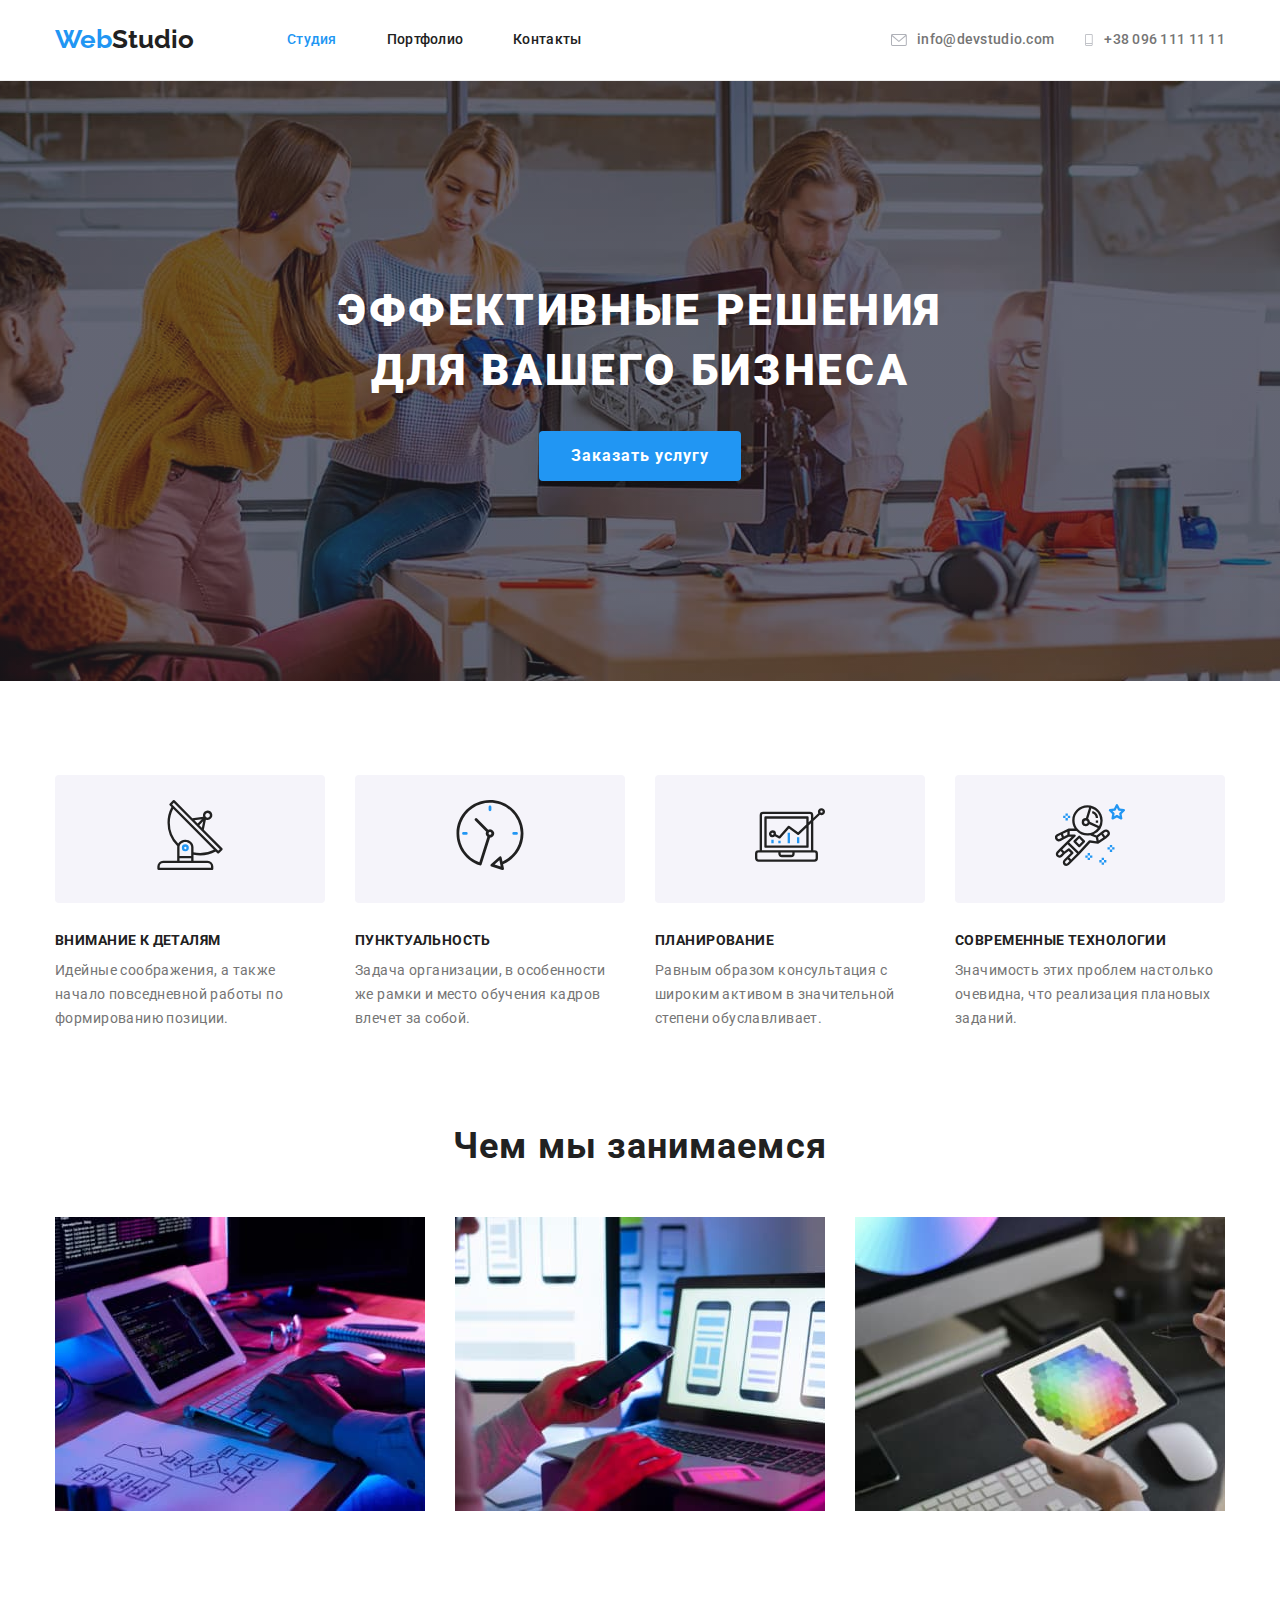
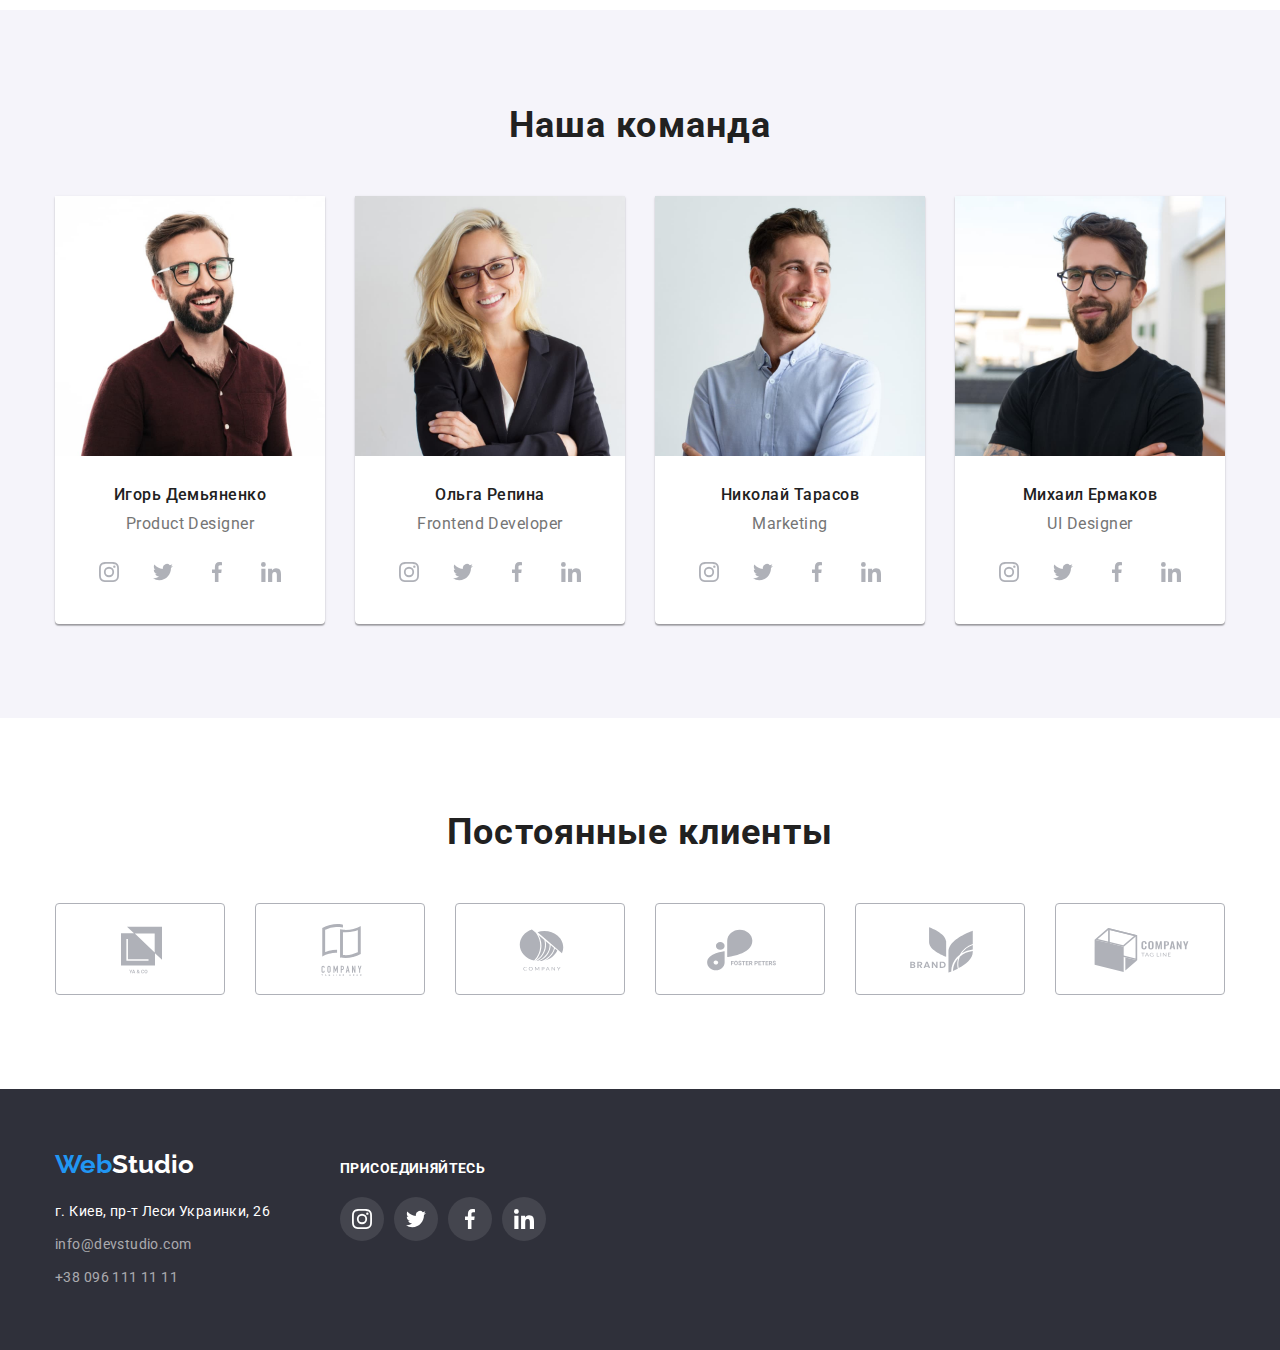
==== index.html @ f31572b1 "Initial commit" ====
<!DOCTYPE html>
<html lang="ru">
<head>
    <meta charset="UTF-8">
    <meta http-equiv="X-UA-Compatible" content="IE=edge">
    <meta name="viewport" content="width=device-width, initial-scale=1.0">
        
    <title>Студия</title>

    <link rel="preconnect" href="https://fonts.googleapis.com">
    <link rel="preconnect" href="https://fonts.gstatic.com" crossorigin>
    <link href="https://fonts.googleapis.com/css2?family=Raleway:wght@700&family=Roboto:wght@400;500;700;900&display=swap"
        rel="stylesheet">
    
    <link rel="stylesheet" href="https://cdnjs.cloudflare.com/ajax/libs/modern-normalize/1.0.0/modern-normalize.min.css" />

    <link rel="stylesheet" href="./styles/styles.css">
    
</head>
<body>
   <header class="page-header">
       <div class="container">
            <a class="page-header link" href="./index.html">
                <p class="logo"><span class="accent">Web</span>Studio</p>
            </a>
           
            <!-- Menu Navigation -->
            <nav>
                    <ul class="site-nav list">
                        <li class="item">
                            <a href="./index.html" class="link current">Студия</a>
                        </li>
                        <li class="item">
                            <a href="./portfolio.html" class="link">Портфолио</a>
                        </li>
                        <li class="item">
                            <a href="" class="link">Контакты</a>
                        </li>
                    </ul>
            </nav>
        
            <!-- Menu Header Contacts -->
            <ul class="contacts list">
                <li class="item">
                    <a class="link" href="mailto:info@devstudio.com">
                        <svg class="icon" width="16" height="12">
                            <use href="./images/sprite.svg#envelope"></use>
                        </svg>info@devstudio.com
                    </a>
                </li>
            
                <li class="item"> 
                    <a class="link" href="tel:+380961111111">
                        <svg class="icon" width="10" height="16">
                            <use href="./images/sprite.svg#smartphone"></use>
                        </svg>+38 096 111 11 11
                    </a>
                </li>
            </ul>
            
        </div>
             
        
               
    </header>
   <main>
       <!--Section Hero-->
        <section class="section hero">
            <div class="bg-img">
                <div class="container">
                    <h1 class="hero-title">Эффективные решения для вашего бизнеса</h1>
                    <button class="button hero-primary" type="button">Заказать услугу</button>
                </div>
            </div>
           
        </section>

        <!-- Section Features-->
        <section class="section features">
            <div class="container">
                <h2 class="section-title" hidden>Наши особенности</h2>
                <ul class="list">
                    <li class="item">
                        <div class="icon-thumb">
                            <svg width="70" height="70">
                                <use href="./images/sprite.svg#antenna"></use>
                            </svg>
                        </div>
                        <h3 class="feature">Внимание к деталям</h3>
                        <p class="feature-content">Идейные соображения, а также начало повседневной работы по формированию позиции.
                        </p>
                    </li>
                    <li class="item">
                        <div class="icon-thumb">
                            <svg width="70" height="70">
                                <use href="./images/sprite.svg#clock"></use>
                            </svg>
                        </div>
                        <h3 class="feature">Пунктуальность</h3>
                        <p class="feature-content">Задача организации, в особенности же рамки и место обучения кадров влечет за собой.
                        </p>
                    </li>
                    <li class="item">
                        <div class="icon-thumb">
                            <svg width="70" height="70">
                                <use href="./images/sprite.svg#diagram"></use>
                            </svg>
                        </div>
                        <h3 class="feature">Планирование</h3>
                        <p class="feature-content">Равным образом консультация с широким активом в значительной степени обуславливает.
                        </p>
                    </li>
                    <li class="item">
                        <div class="icon-thumb">
                            <svg width="70" height="70">
                                <use href="./images/sprite.svg#astronaut"></use>
                            </svg>
                        </div>
                        <h3 class="feature">Современные технологии</h3>
                        <p class="feature-content">Значимость этих проблем настолько очевидна, что реализация плановых заданий.
                        </p>
                    </li>
                </ul>
            </div> 
        </section>

        <!--Section Our Works-->
        <section class="section work">
           <div class="container">
                <h2 class="section-title">Чем мы занимаемся</h2>
                <ul class="list">
                    <li class="item">
                        <img class="img" width="370" 
                        src="./images/works/img-1.jpg" 
                        alt="Рабочий стол и клавиатура">
                    </li>
                    <li class="item">
                        <img class="img" width="370" 
                        src="./images/works/img-2.jpg" 
                        alt="Ноутбук и телефон">
                    </li>
                    <li class="item">
                        <img class="img" width="370" 
                        src="./images/works/img-3.jpg" 
                        alt="Человек держит в руках планшет">
                    </li>
                </ul>
           </div>
        </section>

        <!--Section Our Team-->
        <section class="section team">
           <div class="container">
            <h2 class="section-title">Наша команда</h2>
            <ul class="list">
                <li  class="item">
                    <div class="member-card">
                        <img width="270" src="./images/team/img-demianenko.jpg" 
                        alt="Фото Игорь Демьяненко">
                    </div>
                    <div class="content-member">
                        <h3 class="team-member">Игорь Демьяненко</h3>
                        <p class="text" lang="en">Product Designer</p>
                        <ul class="social list">
                            <li class="item">
                                <a class="link" href="https://instagram.com" 
                                    target="_blank" rel="noreferrer noopener">
                                    <svg class="icon" width="20" height="20">
                                        <use href="./images/sprite.svg#instagram"></use>
                                    </svg>
                                </a>
                            </li>

                            <li class="item">
                                <a class="link" href="https://twitter.com"
                                    target="_blank" rel="noreferrer noopener">
                                    <svg class="icon" width="20" height="20">
                                        <use href="./images/sprite.svg#twitter"></use>
                                    </svg>
                                </a>
                            </li>

                            <li class="item">
                                <a class="link" href="https://facebook.com" 
                                    target="_blank" rel="noreferrer noopener">
                                    <svg class="icon" width="20" height="20">
                                        <use href="./images/sprite.svg#facebook"></use>
                                    </svg>
                                </a>
                            </li>

                            <li class="item">
                                <a class="link" href="https://linkedin.com" 
                                    target="_blank" rel="noreferrer noopener">
                                    <svg class="icon" width="20" height="20">
                                        <use href="./images/sprite.svg#linkedin"></use>
                                    </svg>
                                </a>
                            </li>
                        </ul>
                    </div>
                                      
                </li>
                <li  class="item">
                    <div class="member-card">
                        <img width="270" src="./images/team/img-repina.jpg" 
                        alt="Фото Ольга Репина">
                    </div>
                    <div class="content-member">
                        <h3 class="team-member">Ольга Репина</h3>
                        <p class="text" lang="en">Frontend Developer</p>
                        <ul class="social list">
                            <li class="item">
                                <a class="link" href="https://instagram.com" target="_blank" rel="noreferrer noopener">
                                    <svg class="icon" width="20" height="20">
                                        <use href="./images/sprite.svg#instagram"></use>
                                    </svg>
                                </a>
                            </li>
                        
                            <li class="item">
                                <a class="link" href="https://twitter.com" target="_blank" rel="noreferrer noopener">
                                    <svg class="icon" width="20" height="20">
                                        <use href="./images/sprite.svg#twitter"></use>
                                    </svg>
                                </a>
                            </li>
                        
                            <li class="item">
                                <a class="link" href="https://facebook.com" target="_blank" rel="noreferrer noopener">
                                    <svg class="icon" width="20" height="20">
                                        <use href="./images/sprite.svg#facebook"></use>
                                    </svg>
                                </a>
                            </li>
                        
                            <li class="item">
                                <a class="link" href="https://linkedin.com" target="_blank" rel="noreferrer noopener">
                                    <svg class="icon" width="20" height="20">
                                        <use href="./images/sprite.svg#linkedin"></use>
                                    </svg>
                                </a>
                            </li>
                        </ul>
                    </div>
                    
                </li>
                <li  class="item">
                    <div class="member-card">
                        <img width="270" src="./images/team/img-tarasov.jpg" 
                        alt="Фото Ольга Репина">
                    </div>
                    <div class="content-member">
                        <h3 class="team-member">Николай Тарасов</h3>
                        <p class="text" lang="en">Marketing</p>
                        <ul class="social list">
                            <li class="item">
                                <a class="link" href="https://instagram.com" target="_blank" rel="noreferrer noopener">
                                    <svg class="icon" width="20" height="20">
                                        <use href="./images/sprite.svg#instagram"></use>
                                    </svg>
                                </a>
                            </li>
                        
                            <li class="item">
                                <a class="link" href="https://twitter.com" target="_blank" rel="noreferrer noopener">
                                    <svg class="icon" width="20" height="20">
                                        <use href="./images/sprite.svg#twitter"></use>
                                    </svg>
                                </a>
                            </li>
                        
                            <li class="item">
                                <a class="link" href="https://facebook.com" target="_blank" rel="noreferrer noopener">
                                    <svg class="icon" width="20" height="20">
                                        <use href="./images/sprite.svg#facebook"></use>
                                    </svg>
                                </a>
                            </li>
                        
                            <li class="item">
                                <a class="link" href="https://linkedin.com" target="_blank" rel="noreferrer noopener">
                                    <svg class="icon" width="20" height="20">
                                        <use href="./images/sprite.svg#linkedin"></use>
                                    </svg>
                                </a>
                            </li>
                        </ul>
                    </div>
                        
                </li>
                <li  class="item">
                    <div class="member-card">
                        <img width="270" src="./images/team/img-yermakov.jpg" 
                        alt="Фото Михаил Ермаков">
                    </div>
                    <div class="content-member">
                        <h3 class="team-member">Михаил Ермаков</h3>
                        <p class="text" lang="en">UI Designer</p>
                        <ul class="social list">
                            <li class="item">
                                <a class="link" href="https://instagram.com" target="_blank" rel="noreferrer noopener">
                                    <svg class="icon" width="20" height="20">
                                        <use href="./images/sprite.svg#instagram"></use>
                                    </svg>
                                </a>
                            </li>
                        
                            <li class="item">
                                <a class="link" href="https://twitter.com" target="_blank" rel="noreferrer noopener">
                                    <svg class="icon" width="20" height="20">
                                        <use href="./images/sprite.svg#twitter"></use>
                                    </svg>
                                </a>
                            </li>
                        
                            <li class="item">
                                <a class="link" href="https://facebook.com" target="_blank" rel="noreferrer noopener">
                                    <svg class="icon" width="20" height="20">
                                        <use href="./images/sprite.svg#facebook"></use>
                                    </svg>
                                </a>
                            </li>
                        
                            <li class="item">
                                <a class="link" href="https://linkedin.com" target="_blank" rel="noreferrer noopener">
                                    <svg class="icon" width="20" height="20">
                                        <use href="./images/sprite.svg#linkedin"></use>
                                    </svg>
                                </a>
                            </li>
                        </ul>
                    </div>
                        
                </li>
            </ul>
           </div>
        </section>

        <!-- Section Our Clients -->
        <section class="section clients">
            <div class="container">
                <h2 class="section-title">Постоянные клиенты</h2>
                <ul class="list">
                    <li class="item">
                        <a class="link" href="" 
                            target="_blank" rel="noreferrer noopener">
                            <svg class="icon" width="106" height="60">
                                <use href="./images/sprite.svg#group"></use>
                            </svg>
                        </a>
                    </li>

                    <li class="item">
                        <a class="link" href="" 
                            target="_blank" rel="noreferrer noopener">
                            <svg class="icon" width="106" height="60">
                                <use href="./images/sprite.svg#group-1"></use>
                            </svg>
                        </a>
                    </li>

                    <li class="item">
                        <a class="link" href="" 
                            target="_blank" rel="noreferrer noopener">
                            <svg class="icon" width="106" height="60">
                                <use href="./images/sprite.svg#group-2"></use>
                            </svg>
                        </a>
                    </li>

                    <li class="item">
                    <a class="link" href="" 
                        target="_blank" rel="noreferrer noopener">
                        <svg class="icon" width="106" height="60">
                            <use href="./images/sprite.svg#group-3"></use>
                        </svg>
                    </a>
                    </li>
                    
                    <li class="item">
                        <a class="link" href="" 
                            target="_blank" rel="noreferrer noopener">
                            <svg class="icon" width="106" height="60">
                                <use href="./images/sprite.svg#group-4"></use>
                            </svg>
                        </a>
                    </li>

                    <li class="item">
                        <a class="link" href="" 
                            target="_blank" rel="noreferrer noopener">
                            <svg class="icon" width="106" height="60">
                                <use href="./images/sprite.svg#group-5"></use>
                            </svg>
                        </a>
                    </li>
                </ul>
            </div>
        </section>

   </main>
   <footer class="footer">
       <div class="container">
           <div>
                <a class="footer link" href="./index.html">
                    <p class="logo footer"><span class="accent">Web</span>Studio</p>
                </a>
                <address class="address">
                    <a class="address-link" href="" 
                    target="_blank" rel="noreferrer noopener">г. Киев, пр-т Леси Украинки, 26
                    </a>
                    <ul class="address list">
                        <li class="item">
                            <a class="link" href="mailto:info@devstudio.com">info@devstudio.com</a>
                        </li>
                        <li class="item">
                            <a class="link" href="tel:+380961111111">+38 096 111 11 11</a>
                        </li>
                    </ul>
                </address>
           </div>
           
           <!-- Section social link -->
            <div class="studio-links">
                <h3 class="title">Присоединяйтесь</h3>
                <ul class="social list">
                <li class="item">
                    <a class="link" href="https://instagram.com" 
                        target="_blank" rel="noreferrer noopener">
                        <svg class="icon" width="20" height="20">
                            <use href="./images/sprite.svg#instagram"></use>
                        </svg>
                    </a>
                </li>
            
                <li class="item">
                    <a class="link" href="https://twitter.com" 
                        target="_blank" rel="noreferrer noopener">
                        <svg class="icon" width="20" height="20">
                            <use href="./images/sprite.svg#twitter"></use>
                        </svg>
                    </a>
                </li>
            
                <li class="item">
                    <a class="link" href="https://facebook.com" 
                        target="_blank" rel="noreferrer noopener">
                        <svg class="icon" width="20" height="20">
                            <use href="./images/sprite.svg#facebook"></use>
                        </svg>
                    </a>
                </li>
            
                <li class="item">
                    <a class="link" href="https://linkedin.com" 
                        target="_blank" rel="noreferrer noopener">
                        <svg class="icon" width="20" height="20">
                            <use href="./images/sprite.svg#linkedin"></use>
                        </svg>
                    </a>
                </li>
                </ul>
            </div>
       </div>
   </footer>
</body>
</html>
---- styles/styles.css ----
:root{
    /* Basic text style*/
    --pr-text-color: #212121;
    /* Secondary text style */
    --sec-text-color: #757575;
    /* Inverse text style*/
    --inv-text-color: #ffffff;
    /* Accent color*/
    --accent-color: #2196F3;
    /* Basic background color */
    --pr-bg-color: #ffffff;
    /* Secondary background color */
    --sec-bg-color: #2F303A;
    /* Basic button background color */
    --btn-bg-color: #F5F4FA;
    /* Basic icon fill */
    --pr-icon-fill: #AFB1B8;

    --gap-card-set: 30px;
    }

body {
    color: var(--pr-text-color);
    font-family: 'Roboto', sans-serif;
    font-size: 14px;
    line-height: 1.71;
}


/* Basic style */
.container {
    width: 1200px;
    padding: 0 15px;
    margin: 0 auto;
}

.list {
    padding: 0;
    margin: 0;
    list-style: none;
}


/* Basic style titles */
h1,
h2,
h3,
p {
    margin-top: 0;
    margin-bottom: 0;
}

img {
    display: block;
    max-width: 100%;
    height: auto;
}

/* Page-header style */
.page-header {
    border-bottom: 1px solid#ECECEC;
}

.page-header .container {
    display: flex;
    align-items: center;
}

.page-header.link {
    display: block;
    padding-top: 24px;
    padding-bottom: 25px;
    margin-right: 93px;
    border: none;

    text-decoration-line: none;
}


/* Logo style */
.logo {
    
    color: var(--pr-text-color);
    font-family: 'Raleway', sans-serif;
    font-weight: 700;
    font-size: 26px;
    line-height: 1.19;
    text-decoration-line: none;
}

.accent {
    color: var(--accent-color);
}

/* Site-nav */
.site-nav {
    display: flex;
}

.site-nav .item + .item {
    margin-left: 50px;
}

.site-nav .link {
    display: block;
    padding-top: 32px;
    padding-bottom: 32px;

    color: var(--pr-text-color);
    font-weight: 500;
    font-size: 14px;
    line-height: 1.14;
    letter-spacing: 0.02em;
    text-decoration-line: none;
}

.site-nav .link.current,
.site-nav .link:hover, 
.site-nav .link:focus
{
    color: var(--accent-color);
}

/*Header Contacts */
.contacts {
    display: flex;
    align-items: center;
    margin-left: auto;
}

.contacts .item + .item{
    margin-left: var(--gap-card-set);
}

.contacts .link {
    display: flex;
    align-items: center;
    padding: 15px 0px;
    
    color: var(--sec-text-color);
    font-weight: 500;
    font-size: 14px;
    line-height: 1.14;
    letter-spacing: 0.02em;
    text-decoration-line: none;
}

.contacts .icon {
    margin-right: 10px;
    
    fill: var(--pr-icon-fill);
}

.contacts .icon-thumb {
    cursor: pointer;
}

.contacts .link:hover .icon,
.contacts .link:focus .icon,
.contacts .link:hover,
.contacts .link:focus
{
    fill: var(--accent-color);
    color: var(--accent-color);
}



/* Hero */
.bg-img {
    max-width: 1600px;
    height: 600px;
    padding-top: 200px;
    padding-bottom: 200px;
    margin-left: auto;
    margin-right: auto;

    background-image: linear-gradient(to right, 
    rgba(47, 48, 58, 0.4), 
    rgba(47, 48, 58, 0.4), 
    rgba(47, 48, 58, 0.4)), url(../images/hero/hero-bg-img.jpg);
    background-color: #C4C4C4;
    background-repeat: no-repeat;
    background-position: center;
    background-size: cover;
}

.hero-title {
    margin-top: 0;
    margin-bottom: 30px;
    width: 696px;
    margin-right: auto;
    margin-left: auto;
    
    color: var(--inv-text-color);
    font-weight: 900;
    font-size: 44px;
    line-height: 1.36;
    text-align: center;
    letter-spacing: 0.06em;
    text-transform: uppercase;
}

/* Section */
.section-title {
    margin-bottom: 50px;

    color: var(--pr-text-color);
    font-weight: 700;
    font-size: 36px;
    line-height: 1.17;
    text-align: center;
    letter-spacing: 0.03em;
}

/* Section Features */
.section.features {
    padding-top: 94px;
    padding-bottom: 47px;
}

.features .list {
  display:flex;
}

.features .item:not(:first-child){
    margin-left: var(--gap-card-set);
}

.features .icon-thumb {
    display: block;
    align-items: center;
    padding: 25px 100px;
    margin-bottom: var(--gap-card-set);

    background: #F5F4FA;
    border-radius: 4px;
}

.feature {
    margin-bottom: 10px;

    font-weight: 700;
    font-size: 14px;
    line-height: 1.14;
    text-transform: uppercase;
    letter-spacing: 0.03em;
}

.feature-content {
    color: var(--sec-text-color);
    letter-spacing: 0.03em;
}


/* Section Our Works */
.section.work {
    padding-top: 47px;
    padding-bottom: 99px;
}

.work .list {
    display: flex;   
}

.work .item:not(:first-child) {
    margin-left: var(--gap-card-set);
}


/* Section Our Team */
.section.team {
    padding-top: 94px;
    padding-bottom: 94px;
    
    background-color: #F5F4FA;
}

.team .list,
.social.list {
    display: flex;
    justify-content: center;
}

.team .item {
    background-color: var(--pr-bg-color);
    
    box-shadow: 0px 1px 3px rgba(0, 0, 0, 0.12),
        0px 1px 1px rgba(0, 0, 0, 0.14),
        0px 2px 1px rgba(0, 0, 0, 0.2);
    border-radius: 0px 0px 4px 4px;}

.team .item:not(:first-child) {
    margin-left: var(--gap-card-set);
}

.content-member {
    padding-top: 30px;
    padding-bottom: 30px;
    
    text-align: center;
}

.team-member {
    margin-bottom: 10px;

    font-weight: 500;
    font-size: 16px;
    line-height: 1.18;
    letter-spacing: 0.03em;
}

.text {
    margin-bottom: 16px;

    color: var(--sec-text-color);
    font-size: 16px;
    line-height: 1.18;
    letter-spacing: 0.03em;
}

.social > .item:not(:first-child) {
    margin-left: 10px;
}

.social .item {
    width: 44px;
    height: 44px;
    border-radius: 50%;

    box-shadow: none;
}

.social .link {
    display: flex;
    width: 100%;
    height: 100%;
    justify-content: center;
    align-items: center;
}

.social .icon {
    fill: var(--pr-icon-fill);
}

.social .item:hover,
.social .item:focus {
    background-color: var(--accent-color);
}

.social .item:hover .icon,
.social .item:focus .icon
{
    fill: var(--inv-text-color);
}

/* Section Our Clients */

.section.clients {
    padding-top: 94px;
    padding-bottom: 94px;
}

.clients .section-title {
    margin-bottom: 50px;

    font-weight: 700;
    font-size: 36px;
    line-height: 1.16;
    text-align: center;
    letter-spacing: 0.03em;
    
    color: var(--pr-text-color);
}

.clients .list {
    display: flex;
    justify-content: center;
}

.clients .item {
    padding: 16px 32px;

    width: 170px;
    height: 92px;
    border: 1px solid var(--pr-icon-fill);
    border-radius: 4px;

    cursor: pointer;
}

.clients .item:not(:first-child) {
    margin-left: var(--gap-card-set);
}

.clients .icon {
    fill: var(--pr-icon-fill);
}

.clients .item:hover,
.clients .item:focus {
    border: 1px solid var(--accent-color);
}

.clients .item:hover .icon,
.clients .item:focus .icon {
    fill: var(--accent-color);
}

/* Section Filters */

.filters.list {
    display: flex;
    margin-left: auto;
    margin-right: auto;
    margin-bottom: 34px;

    justify-content: center;
    align-items: flex-start;
}

.filter {
    font-weight: 500;
    font-size: 16px;
    line-height: 1.62;
    text-align: center;
}

.filters .item:not(:first-child) {
    margin-left: 8px;
}


/* Section Projects */
.section.portfolio {
    padding-top: 94px;
    padding-bottom: 94px;
}

.projects.list {
    display: flex;
    flex-wrap: wrap;
    margin-left: calc(-1*var(--gap-card-set));
    margin-top: calc(-1*var(--gap-card-set));
}

.projects > .card {
    flex-basis: calc(100% / 3 - var(--gap-card-set));
    margin-left: var(--gap-card-set);
    margin-top: var(--gap-card-set);   
}

.projects > .card:hover,
.projects > .card:focus {
    box-shadow: 0px 1px 1px rgba(0, 0, 0, 0.12),
    0px 4px 4px rgba(0, 0, 0, 0.06),
    1px 4px 6px rgba(0, 0, 0, 0.16);
    cursor: pointer;
}


.projects .content {
    border: 1px solid #EEEEEE;
    border-top: none;
    padding: 20px 24px;
}

.projects-name {
    margin-bottom: 4px;

    font-weight: 700;
    font-size: 18px;
    line-height: 2;
    letter-spacing: 0.06em;
}

.filter-name{   
    color: var(--sec-text-color);
    font-size: 16px;
    line-height: 1.88;
    letter-spacing: 0.03em;
}


/* Button */
.button {
    display: block;
    padding: 6px 22px;
    border: transparent;
    border-radius: 4px;

    color: var(--pr-text-color);
    background-color: var(--btn-bg-color);
    cursor: pointer;
    font-family: inherit;
}

.button.hero-primary {
    padding: 10px 32px;
    margin: 0 auto;

    font-weight: 700;
    font-size: 16px;
    line-height: 1.88;
    letter-spacing: 0.06em;

    box-shadow: 0px 4px 4px rgba(0, 0, 0, 0.15);
}

.button.hero-primary,
.button.filter-primary,
.button:hover,
.button:focus {
    color: var(--inv-text-color);
    background-color: var(--accent-color);
}

.button.hero-primary:hover,
.button.hero-primary:focus {
    background: #188CE8;
}

.filters.list .button:hover,
.filters.list .button:focus {
    box-shadow: 0px 3px 1px rgba(0, 0, 0, 0.1), 
    0px 1px 2px rgba(0, 0, 0, 0.08), 
    0px 2px 2px rgba(0, 0, 0, 0.12);
}


/* Footer */
.footer {
    padding-top: 60px;
    padding-bottom: 60px;

    background-color: var(--sec-bg-color);
}

.footer .container {
    display: flex;
}

.footer.link,
.address-link {
    text-decoration-line: none;
}

.logo.footer{
    margin-bottom: 20px;
    padding-top: 0;
    padding-bottom: 0;

    color: var(--inv-text-color);
}

/* Address */
.address {
    font-style: normal;
}

.address-link {
    display: block;
    margin-bottom: 9px;

    color: var(--inv-text-color);
    letter-spacing: 0.03em;
}

.address .item:not(:last-child) {
    margin-bottom: 9px;
}

.address .link {
    
    color: rgba(255, 255, 255, 0.6);
    letter-spacing: 0.03em;
    text-decoration-line: none;
}

.address .link:hover,
.address .link:focus {
    color: var(--accent-color);
}

/* Footer social link */

.studio-links {
    margin-left: 70px;
    padding-top: 12px;
}

.studio-links .title {
    margin-bottom: 20px;

    font-weight: 700;
    font-size: 14px;
    line-height: 1.14;
    letter-spacing: 0.03em;
    text-transform: uppercase;
    
    color: var(--inv-text-color);
}

.studio-links .item {
    background: rgba(255, 255, 255, 0.1);;
}

.studio-links .icon {
    fill: var(--inv-text-color);
}
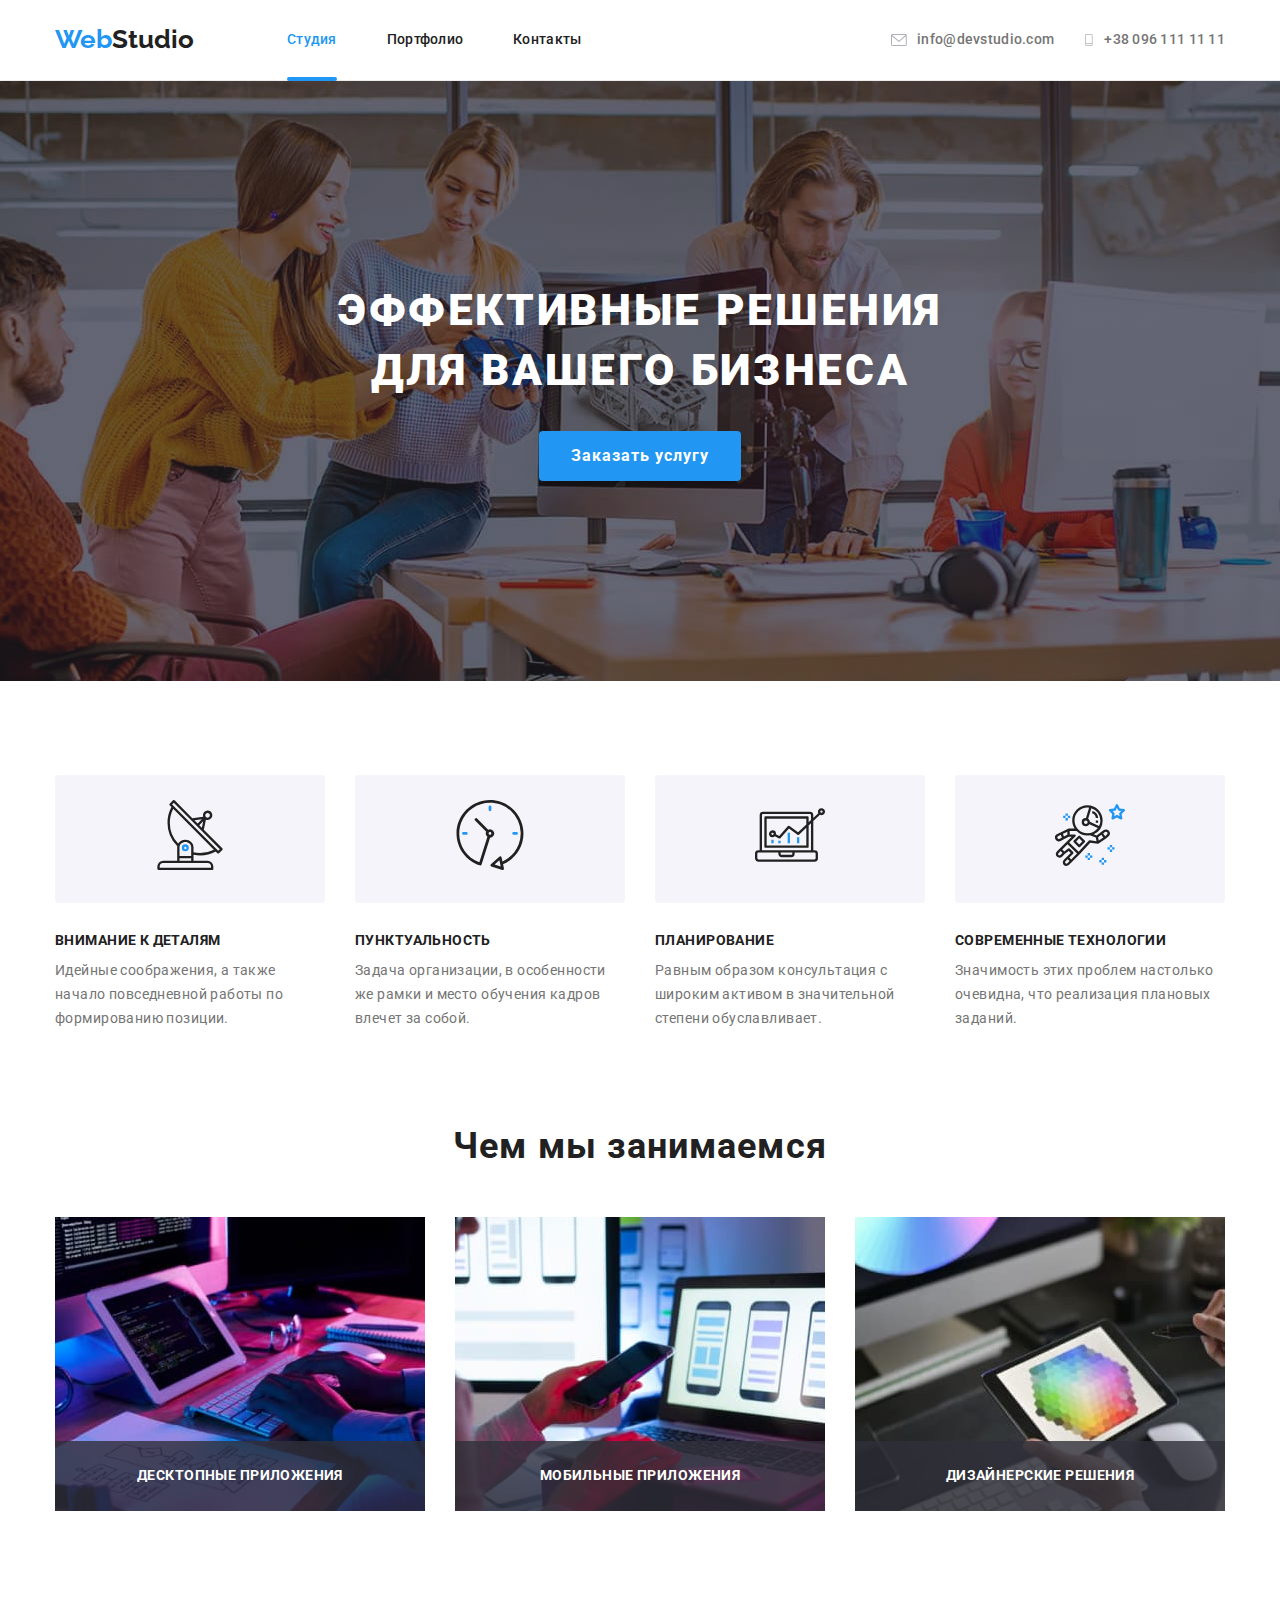
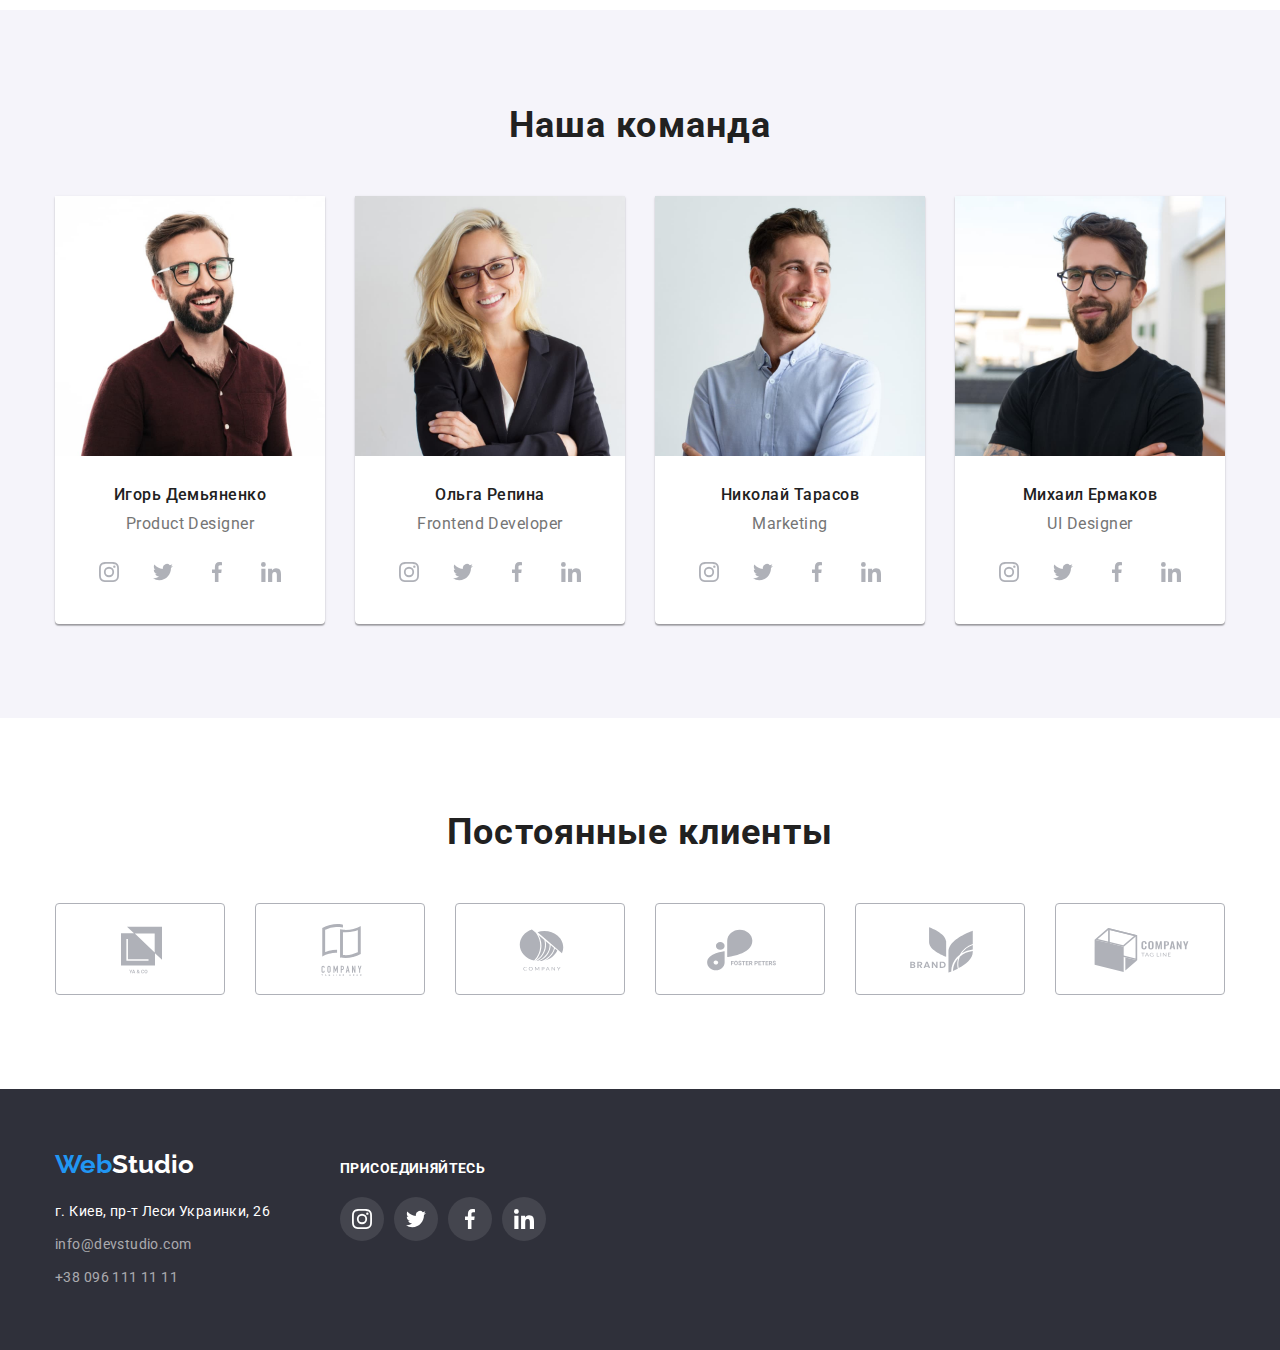
==== commit 00e75e3c: "styled modal window" ====
--- a/index.html
+++ b/index.html
@@ -58,10 +58,7 @@
                 </li>
             </ul>
             
-        </div>
-             
-        
-               
+        </div> 
     </header>
    <main>
        <!--Section Hero-->
@@ -69,11 +66,20 @@
             <div class="bg-img">
                 <div class="container">
                     <h1 class="hero-title">Эффективные решения для вашего бизнеса</h1>
-                    <button class="button hero-primary" type="button">Заказать услугу</button>
+                    <button  class="button hero-primary" type="button" 
+                    data-open-modal>Заказать услугу</button>
                 </div>
             </div>
-           
+            <div class="backdrop is-hidden" data-backdrop>
+                 <div class="modal" data-modal>
+                    <button class="modal-btn" data-close-modal>
+                        <div class="close-icon"></div>
+                    </button>
+                </div>
+            </div>
         </section>
+
+        
 
         <!-- Section Features-->
         <section class="section features">
@@ -130,19 +136,30 @@
                 <h2 class="section-title">Чем мы занимаемся</h2>
                 <ul class="list">
                     <li class="item">
-                        <img class="img" width="370" 
-                        src="./images/works/img-1.jpg" 
-                        alt="Рабочий стол и клавиатура">
-                    </li>
-                    <li class="item">
-                        <img class="img" width="370" 
-                        src="./images/works/img-2.jpg" 
-                        alt="Ноутбук и телефон">
-                    </li>
-                    <li class="item">
-                        <img class="img" width="370" 
-                        src="./images/works/img-3.jpg" 
-                        alt="Человек держит в руках планшет">
+                        <div class="img-thumb">
+                            <img class="img" width="370" height="294"
+                                src="./images/works/img-1.jpg" 
+                                alt="Рабочий стол и клавиатура">
+                            <p class="sub-title">Десктопные приложения</p>
+                        </div>
+                    </li>
+
+                    <li class="item">
+                        <div class="img-thumb">
+                            <img class="img" width="370" height="294" 
+                                src="./images/works/img-2.jpg" 
+                                alt="Ноутбук и телефон">
+                            <p class="sub-title">Мобильные приложения</p>
+                        </div>
+                    </li>
+
+                    <li class="item">
+                        <div class="img-thumb">
+                            <img class="img" width="370" height="294"
+                             src="./images/works/img-3.jpg" 
+                             alt="Человек держит в руках планшет">
+                            <p class="sub-title">Дизайнерские решения</p>
+                        </div>
                     </li>
                 </ul>
            </div>
@@ -399,8 +416,8 @@
             </div>
         </section>
 
-   </main>
-   <footer class="footer">
+    </main>
+    <footer class="footer">
        <div class="container">
            <div>
                 <a class="footer link" href="./index.html">
@@ -463,6 +480,7 @@
                 </ul>
             </div>
        </div>
-   </footer>
+    </footer>
+    <script src="./js/modal.js"></script>
 </body>
 </html>--- a/styles/styles.css
+++ b/styles/styles.css
@@ -17,6 +17,9 @@
     --pr-icon-fill: #AFB1B8;
 
     --gap-card-set: 30px;
+
+    /* Timing function */
+    --trans-timing: cubic-bezier(0.4, 0, 0.2, 1);
     }
 
 body {
@@ -56,6 +59,7 @@
     height: auto;
 }
 
+
 /* Page-header style */
 .page-header {
     border-bottom: 1px solid#ECECEC;
@@ -92,6 +96,7 @@
     color: var(--accent-color);
 }
 
+
 /* Site-nav */
 .site-nav {
     display: flex;
@@ -112,14 +117,38 @@
     line-height: 1.14;
     letter-spacing: 0.02em;
     text-decoration-line: none;
-}
-
-.site-nav .link.current,
+
+    transition: color 250ms 
+      var(--trans-timing);
+}
+
+.site-nav .link.current {
+    display: inline-block;
+    position: relative;
+
+    color: var(--accent-color);
+}
+
+.site-nav .link.current::after {
+    content: "";
+    position: absolute;
+    left: 0;
+    top: 77px;
+        
+    display: block;
+    width: 100%;
+    height: 4px;
+    background: var(--accent-color);
+    border: 2px solid var(--accent-color);
+    border-radius: 2px;   
+}
+
+
 .site-nav .link:hover, 
-.site-nav .link:focus
-{
+.site-nav .link:focus {
     color: var(--accent-color);
 }
+
 
 /*Header Contacts */
 .contacts {
@@ -128,7 +157,7 @@
     margin-left: auto;
 }
 
-.contacts .item + .item{
+.contacts .item + .item {
     margin-left: var(--gap-card-set);
 }
 
@@ -143,12 +172,19 @@
     line-height: 1.14;
     letter-spacing: 0.02em;
     text-decoration-line: none;
+
+    transition: color 250ms
+      var(--trans-timing);
+      
 }
 
 .contacts .icon {
     margin-right: 10px;
     
     fill: var(--pr-icon-fill);
+
+    transition: fill 250ms 
+    var(--trans-timing);
 }
 
 .contacts .icon-thumb {
@@ -178,7 +214,9 @@
     background-image: linear-gradient(to right, 
     rgba(47, 48, 58, 0.4), 
     rgba(47, 48, 58, 0.4), 
-    rgba(47, 48, 58, 0.4)), url(../images/hero/hero-bg-img.jpg);
+    rgba(47, 48, 58, 0.4)), 
+    url(../images/hero/hero-bg-img.jpg);
+
     background-color: #C4C4C4;
     background-repeat: no-repeat;
     background-position: center;
@@ -201,6 +239,76 @@
     text-transform: uppercase;
 }
 
+
+
+.backdrop {
+    position: fixed;
+    top: 0;
+    left: 0;
+    width: 100%;
+    height: 100%;
+    background-color: rgba(0, 0, 0, 0.2);
+
+    opacity: 1;
+    visibility: visible;
+    transition: opacity 250ms var(--trans-timing), 
+    visibility 250ms var(--trans-timing);
+}
+
+.backdrop.is-hidden {
+    visibility: hidden;
+    opacity: 0;
+    pointer-events: none;
+}
+
+.modal {
+    position: absolute;
+    top: 50%;
+    left: 50%;
+    transform: translate(-50%, -50%);
+    width: 528px;
+    height: 581px;
+    
+    background: var(--pr-bg-color);
+    box-shadow: 0px 1px 3px rgba(0, 0, 0, 0.12), 
+    0px 1px 1px rgba(0, 0, 0, 0.14), 
+    0px 2px 1px rgba(0, 0, 0, 0.2);
+    border-radius: 4px;
+
+    transition: transform 250ms var(--trans-timing), 
+    opacity 250ms var(--trans-timing);
+} 
+
+.modal-btn {
+    position: absolute;
+    top: 10px;
+    right: 10px;
+
+    display: flex;
+    align-items: center;
+    justify-content: center;
+    width: 30px;
+    height: 30px;
+    padding: 0;
+
+    border: 1px solid rgba(0, 0, 0, 0.5);
+    border-radius: 50%;
+    background-color: transparent; 
+
+    cursor: pointer;
+}
+
+.close-icon {
+    width: 11px;
+    height: 11px;
+
+    background-image:
+        url(../images/hero/close-icon.png);
+    background-repeat: no-repeat;
+    background-position: center;
+    background-size: cover;
+}
+
 /* Section */
 .section-title {
     margin-bottom: 50px;
@@ -213,6 +321,7 @@
     letter-spacing: 0.03em;
 }
 
+
 /* Section Features */
 .section.features {
     padding-top: 94px;
@@ -267,6 +376,27 @@
     margin-left: var(--gap-card-set);
 }
 
+.img-thumb {
+    position: relative;
+}
+.sub-title {
+    position: absolute;
+    left: 0;
+    bottom: 0;
+    width: 100%;
+    padding: 27px 0px;
+
+    font-weight: 700;
+    font-size: 14px;
+    line-height: 1.14;
+    text-align: center;
+    letter-spacing: 0.03em;
+    text-transform: uppercase;
+    
+     color: var(--inv-text-color);
+    background: rgba(47, 48, 58, 0.8);
+}
+
 
 /* Section Our Team */
 .section.team {
@@ -329,6 +459,9 @@
     border-radius: 50%;
 
     box-shadow: none;
+
+    transition: background-color 250ms
+      var(--trans-timing);
 }
 
 .social .link {
@@ -341,6 +474,9 @@
 
 .social .icon {
     fill: var(--pr-icon-fill);
+
+    transition: fill 250ms 
+      var(--trans-timing);
 }
 
 .social .item:hover,
@@ -354,6 +490,7 @@
     fill: var(--inv-text-color);
 }
 
+
 /* Section Our Clients */
 
 .section.clients {
@@ -387,6 +524,9 @@
     border-radius: 4px;
 
     cursor: pointer;
+
+    transition: border 250ms 
+      var(--trans-timing);
 }
 
 .clients .item:not(:first-child) {
@@ -395,6 +535,9 @@
 
 .clients .icon {
     fill: var(--pr-icon-fill);
+
+    transition: fill 250ms 
+      var(--trans-timing);
 }
 
 .clients .item:hover,
@@ -417,6 +560,8 @@
 
     justify-content: center;
     align-items: flex-start;
+
+
 }
 
 .filter {
@@ -447,7 +592,10 @@
 .projects > .card {
     flex-basis: calc(100% / 3 - var(--gap-card-set));
     margin-left: var(--gap-card-set);
-    margin-top: var(--gap-card-set);   
+    margin-top: var(--gap-card-set);  
+    
+    transition: box-shadow 250ms 
+    var(--trans-timing);
 }
 
 .projects > .card:hover,
@@ -493,6 +641,13 @@
     background-color: var(--btn-bg-color);
     cursor: pointer;
     font-family: inherit;
+
+    transition: color 250ms 
+      var(--trans-timing),
+      background-color 250ms 
+      var(--trans-timing),
+      box-shadow 250ms 
+      var(--trans-timing);
 }
 
 .button.hero-primary {
@@ -505,6 +660,9 @@
     letter-spacing: 0.06em;
 
     box-shadow: 0px 4px 4px rgba(0, 0, 0, 0.15);
+
+    transition: background 250ms 
+    var(--trans-timing);
 }
 
 .button.hero-primary,
@@ -575,6 +733,9 @@
     color: rgba(255, 255, 255, 0.6);
     letter-spacing: 0.03em;
     text-decoration-line: none;
+
+    transition: color 250ms 
+    var(--trans-timing);
 }
 
 .address .link:hover,
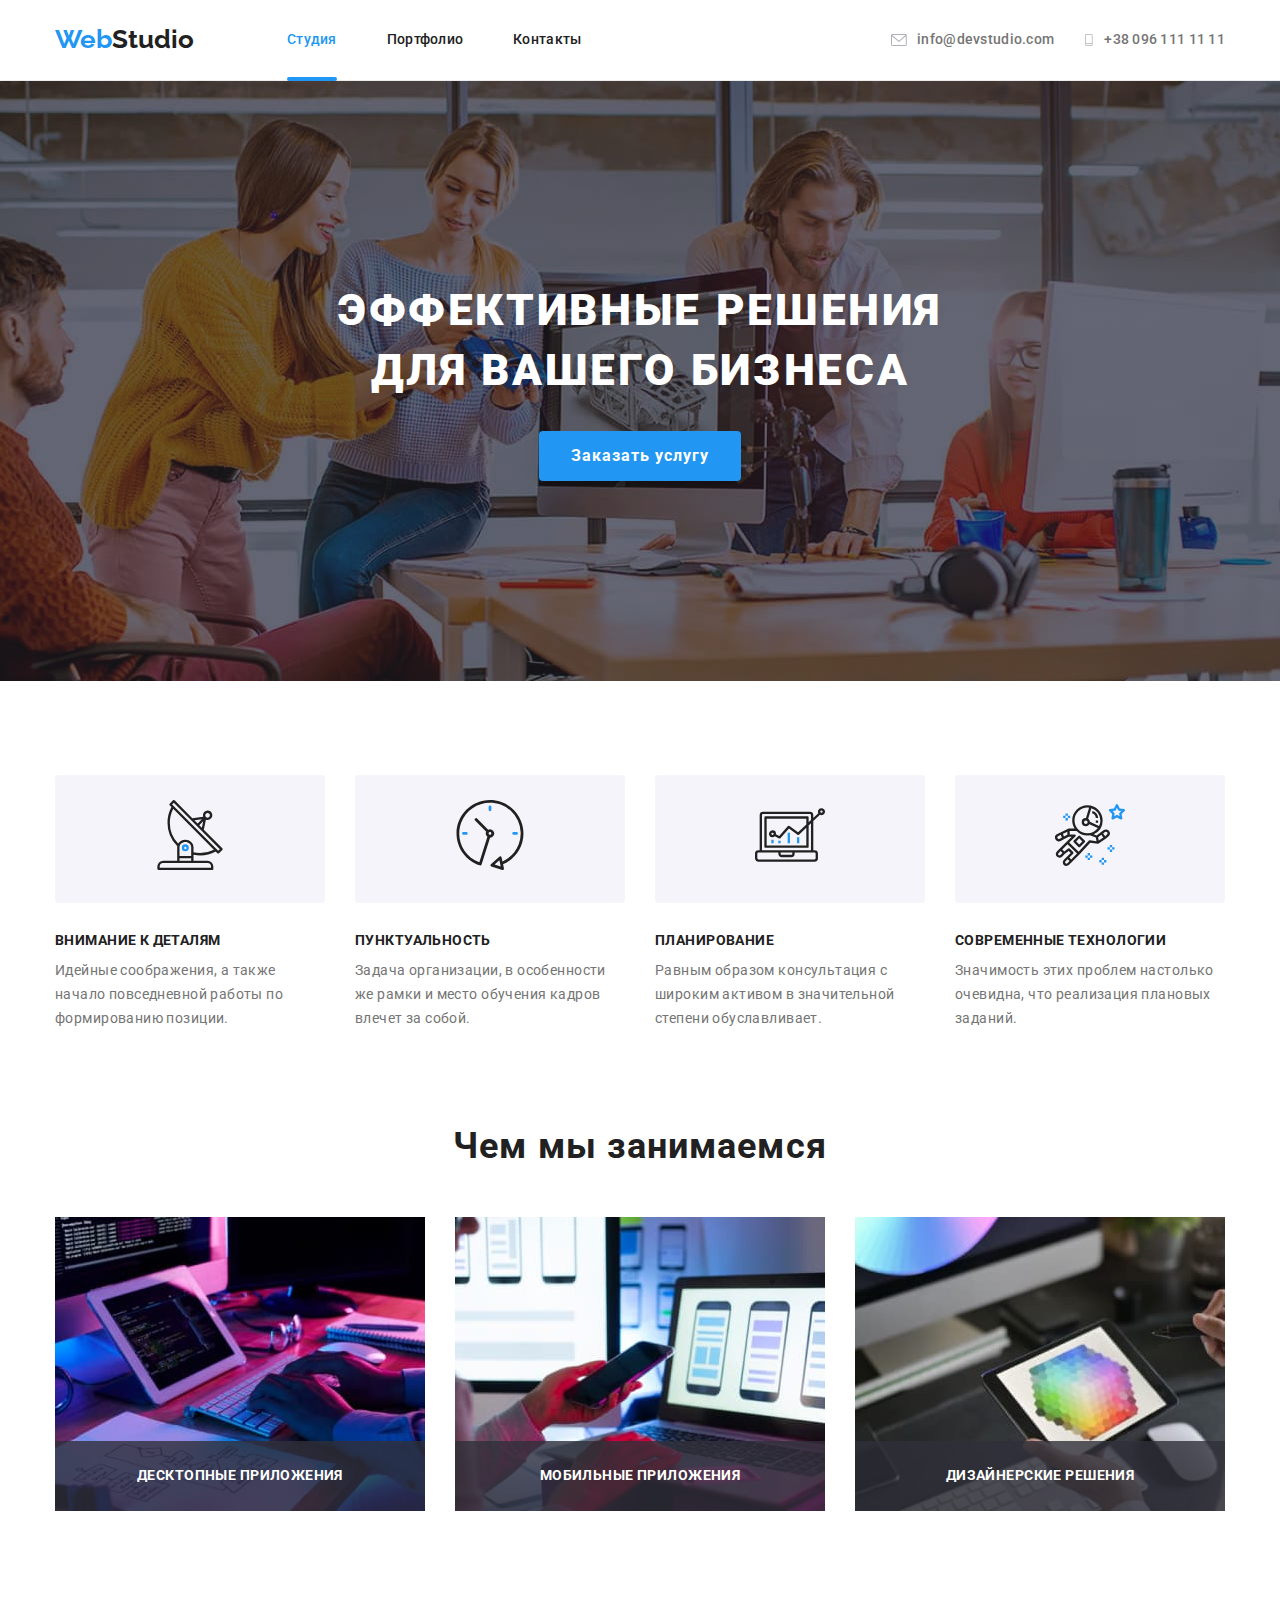
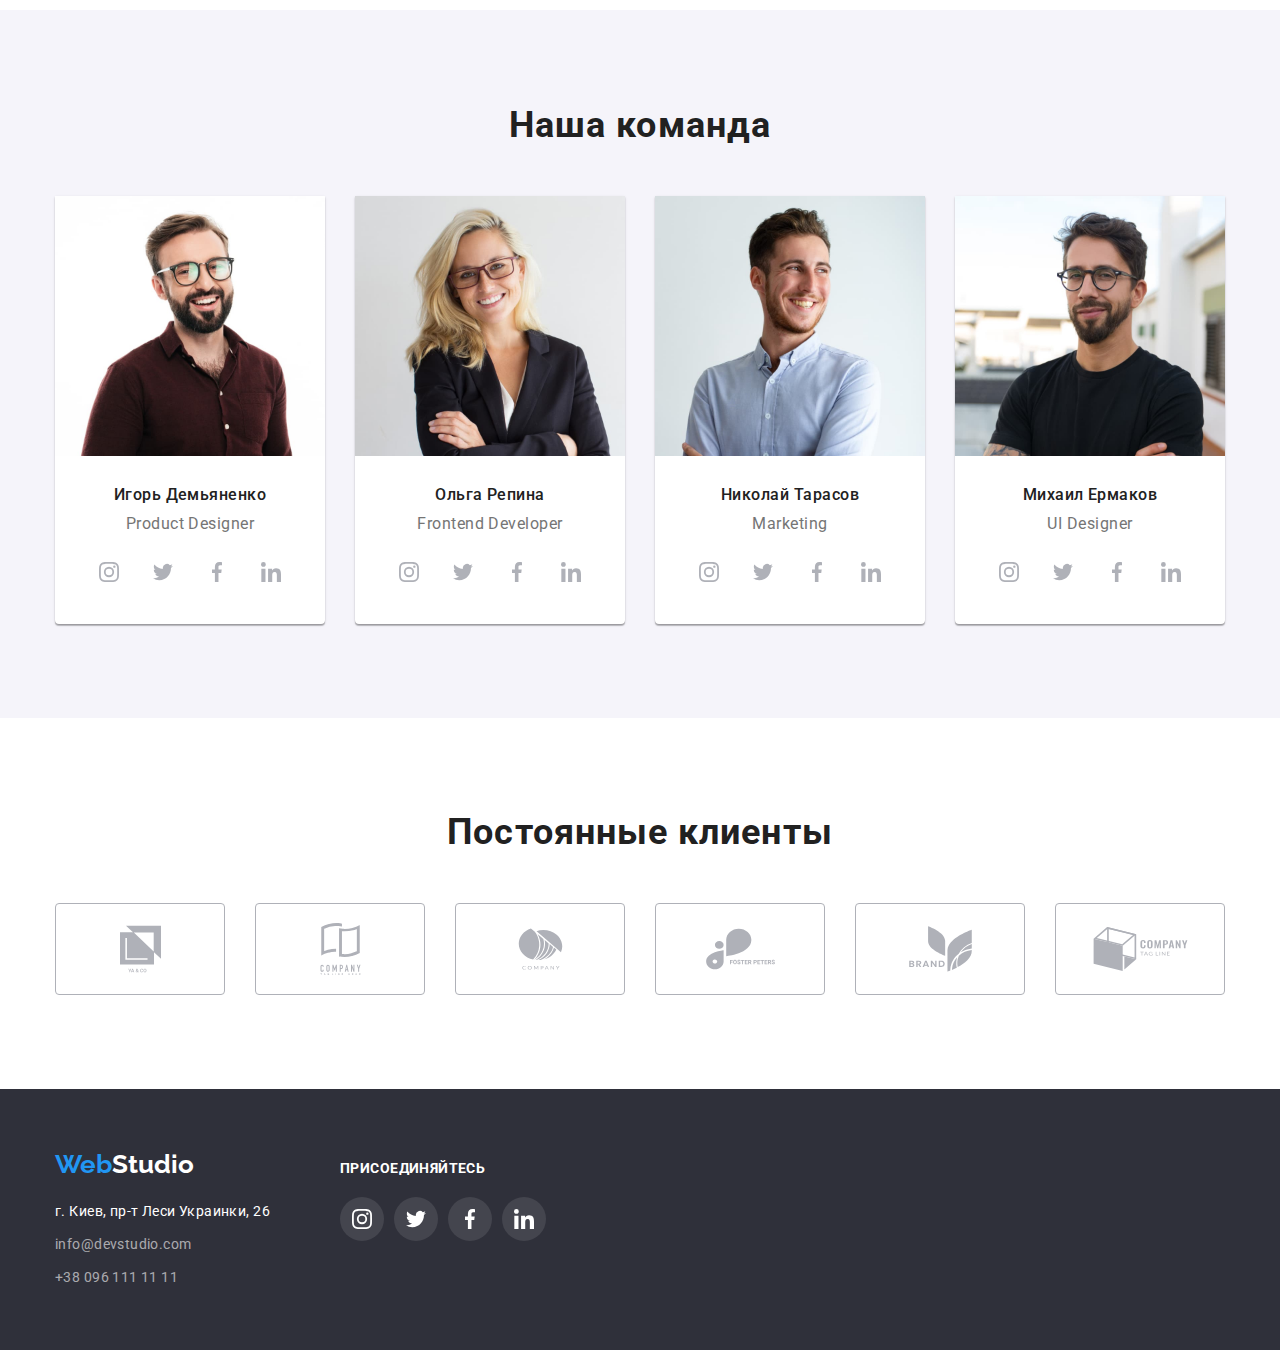
==== commit 0573350b: "fixed mistakes" ====
--- a/index.html
+++ b/index.html
@@ -72,15 +72,16 @@
             </div>
             <div class="backdrop is-hidden" data-backdrop>
                  <div class="modal" data-modal>
-                    <button class="modal-btn" data-close-modal>
-                        <div class="close-icon"></div>
+                    <button class="modal-btn" type="button" data-close-modal>
+                        <svg width="11" height="11">
+                            <use href="./images/sprite.svg#close-icon"></use>
+                        </svg>
                     </button>
                 </div>
             </div>
         </section>
 
         
-
         <!-- Section Features-->
         <section class="section features">
             <div class="container">
@@ -136,30 +137,24 @@
                 <h2 class="section-title">Чем мы занимаемся</h2>
                 <ul class="list">
                     <li class="item">
-                        <div class="img-thumb">
                             <img class="img" width="370" height="294"
                                 src="./images/works/img-1.jpg" 
                                 alt="Рабочий стол и клавиатура">
                             <p class="sub-title">Десктопные приложения</p>
-                        </div>
-                    </li>
-
-                    <li class="item">
-                        <div class="img-thumb">
+                    </li>
+
+                    <li class="item">
                             <img class="img" width="370" height="294" 
                                 src="./images/works/img-2.jpg" 
                                 alt="Ноутбук и телефон">
                             <p class="sub-title">Мобильные приложения</p>
-                        </div>
-                    </li>
-
-                    <li class="item">
-                        <div class="img-thumb">
+                    </li>
+
+                    <li class="item">
                             <img class="img" width="370" height="294"
                              src="./images/works/img-3.jpg" 
                              alt="Человек держит в руках планшет">
                             <p class="sub-title">Дизайнерские решения</p>
-                        </div>
                     </li>
                 </ul>
            </div>
@@ -168,66 +163,59 @@
         <!--Section Our Team-->
         <section class="section team">
            <div class="container">
-            <h2 class="section-title">Наша команда</h2>
-            <ul class="list">
+                <h2 class="section-title">Наша команда</h2>
+               <ul class="list">
                 <li  class="item">
-                    <div class="member-card">
-                        <img width="270" src="./images/team/img-demianenko.jpg" 
+                    <img width="270" src="./images/team/img-demianenko.jpg" 
                         alt="Фото Игорь Демьяненко">
-                    </div>
                     <div class="content-member">
                         <h3 class="team-member">Игорь Демьяненко</h3>
                         <p class="text" lang="en">Product Designer</p>
+
                         <ul class="social list">
-                            <li class="item">
-                                <a class="link" href="https://instagram.com" 
-                                    target="_blank" rel="noreferrer noopener">
+                            <li class="social-item">
+                                <a class="link" href="https://instagram.com" target="_blank" rel="noreferrer noopener">
                                     <svg class="icon" width="20" height="20">
                                         <use href="./images/sprite.svg#instagram"></use>
                                     </svg>
                                 </a>
                             </li>
-
-                            <li class="item">
-                                <a class="link" href="https://twitter.com"
-                                    target="_blank" rel="noreferrer noopener">
+                        
+                            <li class="social-item">
+                                <a class="link" href="https://twitter.com" target="_blank" rel="noreferrer noopener">
                                     <svg class="icon" width="20" height="20">
                                         <use href="./images/sprite.svg#twitter"></use>
                                     </svg>
                                 </a>
                             </li>
-
-                            <li class="item">
-                                <a class="link" href="https://facebook.com" 
-                                    target="_blank" rel="noreferrer noopener">
+                        
+                            <li class="social-item">
+                                <a class="link" href="https://facebook.com" target="_blank" rel="noreferrer noopener">
                                     <svg class="icon" width="20" height="20">
                                         <use href="./images/sprite.svg#facebook"></use>
                                     </svg>
                                 </a>
                             </li>
-
-                            <li class="item">
-                                <a class="link" href="https://linkedin.com" 
-                                    target="_blank" rel="noreferrer noopener">
+                        
+                            <li class="social-item">
+                                <a class="link" href="https://linkedin.com" target="_blank" rel="noreferrer noopener">
                                     <svg class="icon" width="20" height="20">
                                         <use href="./images/sprite.svg#linkedin"></use>
                                     </svg>
                                 </a>
                             </li>
                         </ul>
-                    </div>
-                                      
-                </li>
+                    </div>  
+                </li>                       
+
                 <li  class="item">
-                    <div class="member-card">
-                        <img width="270" src="./images/team/img-repina.jpg" 
+                    <img width="270" src="./images/team/img-repina.jpg" 
                         alt="Фото Ольга Репина">
-                    </div>
                     <div class="content-member">
                         <h3 class="team-member">Ольга Репина</h3>
                         <p class="text" lang="en">Frontend Developer</p>
                         <ul class="social list">
-                            <li class="item">
+                            <li class="social-item">
                                 <a class="link" href="https://instagram.com" target="_blank" rel="noreferrer noopener">
                                     <svg class="icon" width="20" height="20">
                                         <use href="./images/sprite.svg#instagram"></use>
@@ -235,7 +223,7 @@
                                 </a>
                             </li>
                         
-                            <li class="item">
+                            <li class="social-item">
                                 <a class="link" href="https://twitter.com" target="_blank" rel="noreferrer noopener">
                                     <svg class="icon" width="20" height="20">
                                         <use href="./images/sprite.svg#twitter"></use>
@@ -243,7 +231,7 @@
                                 </a>
                             </li>
                         
-                            <li class="item">
+                            <li class="social-item">
                                 <a class="link" href="https://facebook.com" target="_blank" rel="noreferrer noopener">
                                     <svg class="icon" width="20" height="20">
                                         <use href="./images/sprite.svg#facebook"></use>
@@ -251,7 +239,7 @@
                                 </a>
                             </li>
                         
-                            <li class="item">
+                            <li class="social-item">
                                 <a class="link" href="https://linkedin.com" target="_blank" rel="noreferrer noopener">
                                     <svg class="icon" width="20" height="20">
                                         <use href="./images/sprite.svg#linkedin"></use>
@@ -259,19 +247,17 @@
                                 </a>
                             </li>
                         </ul>
-                    </div>
-                    
+                    </div>    
                 </li>
+
                 <li  class="item">
-                    <div class="member-card">
-                        <img width="270" src="./images/team/img-tarasov.jpg" 
+                    <img width="270" src="./images/team/img-tarasov.jpg" 
                         alt="Фото Ольга Репина">
-                    </div>
                     <div class="content-member">
                         <h3 class="team-member">Николай Тарасов</h3>
                         <p class="text" lang="en">Marketing</p>
                         <ul class="social list">
-                            <li class="item">
+                            <li class="social-item">
                                 <a class="link" href="https://instagram.com" target="_blank" rel="noreferrer noopener">
                                     <svg class="icon" width="20" height="20">
                                         <use href="./images/sprite.svg#instagram"></use>
@@ -279,7 +265,7 @@
                                 </a>
                             </li>
                         
-                            <li class="item">
+                            <li class="social-item">
                                 <a class="link" href="https://twitter.com" target="_blank" rel="noreferrer noopener">
                                     <svg class="icon" width="20" height="20">
                                         <use href="./images/sprite.svg#twitter"></use>
@@ -287,7 +273,7 @@
                                 </a>
                             </li>
                         
-                            <li class="item">
+                            <li class="social-item">
                                 <a class="link" href="https://facebook.com" target="_blank" rel="noreferrer noopener">
                                     <svg class="icon" width="20" height="20">
                                         <use href="./images/sprite.svg#facebook"></use>
@@ -295,7 +281,7 @@
                                 </a>
                             </li>
                         
-                            <li class="item">
+                            <li class="social-item">
                                 <a class="link" href="https://linkedin.com" target="_blank" rel="noreferrer noopener">
                                     <svg class="icon" width="20" height="20">
                                         <use href="./images/sprite.svg#linkedin"></use>
@@ -304,18 +290,16 @@
                             </li>
                         </ul>
                     </div>
-                        
                 </li>
+
                 <li  class="item">
-                    <div class="member-card">
-                        <img width="270" src="./images/team/img-yermakov.jpg" 
+                    <img width="270" src="./images/team/img-yermakov.jpg" 
                         alt="Фото Михаил Ермаков">
-                    </div>
                     <div class="content-member">
                         <h3 class="team-member">Михаил Ермаков</h3>
                         <p class="text" lang="en">UI Designer</p>
                         <ul class="social list">
-                            <li class="item">
+                            <li class="social-item">
                                 <a class="link" href="https://instagram.com" target="_blank" rel="noreferrer noopener">
                                     <svg class="icon" width="20" height="20">
                                         <use href="./images/sprite.svg#instagram"></use>
@@ -323,7 +307,7 @@
                                 </a>
                             </li>
                         
-                            <li class="item">
+                            <li class="social-item">
                                 <a class="link" href="https://twitter.com" target="_blank" rel="noreferrer noopener">
                                     <svg class="icon" width="20" height="20">
                                         <use href="./images/sprite.svg#twitter"></use>
@@ -331,7 +315,7 @@
                                 </a>
                             </li>
                         
-                            <li class="item">
+                            <li class="social-item">
                                 <a class="link" href="https://facebook.com" target="_blank" rel="noreferrer noopener">
                                     <svg class="icon" width="20" height="20">
                                         <use href="./images/sprite.svg#facebook"></use>
@@ -339,7 +323,7 @@
                                 </a>
                             </li>
                         
-                            <li class="item">
+                            <li class="social-item">
                                 <a class="link" href="https://linkedin.com" target="_blank" rel="noreferrer noopener">
                                     <svg class="icon" width="20" height="20">
                                         <use href="./images/sprite.svg#linkedin"></use>
@@ -347,10 +331,9 @@
                                 </a>
                             </li>
                         </ul>
-                    </div>
-                        
+                    </div>   
                 </li>
-            </ul>
+               </ul>
            </div>
         </section>
 
@@ -442,41 +425,41 @@
             <div class="studio-links">
                 <h3 class="title">Присоединяйтесь</h3>
                 <ul class="social list">
-                <li class="item">
+                    <li class="social-item">
                     <a class="link" href="https://instagram.com" 
                         target="_blank" rel="noreferrer noopener">
                         <svg class="icon" width="20" height="20">
                             <use href="./images/sprite.svg#instagram"></use>
                         </svg>
                     </a>
-                </li>
+                    </li>
             
-                <li class="item">
+                    <li class="social-item">
                     <a class="link" href="https://twitter.com" 
                         target="_blank" rel="noreferrer noopener">
                         <svg class="icon" width="20" height="20">
                             <use href="./images/sprite.svg#twitter"></use>
                         </svg>
                     </a>
-                </li>
+                    </li>
             
-                <li class="item">
+                    <li class="social-item">
                     <a class="link" href="https://facebook.com" 
                         target="_blank" rel="noreferrer noopener">
                         <svg class="icon" width="20" height="20">
                             <use href="./images/sprite.svg#facebook"></use>
                         </svg>
                     </a>
-                </li>
+                    </li>
             
-                <li class="item">
+                    <li class="social-item">
                     <a class="link" href="https://linkedin.com" 
                         target="_blank" rel="noreferrer noopener">
                         <svg class="icon" width="20" height="20">
                             <use href="./images/sprite.svg#linkedin"></use>
                         </svg>
                     </a>
-                </li>
+                    </li>
                 </ul>
             </div>
        </div>
--- a/styles/styles.css
+++ b/styles/styles.css
@@ -239,8 +239,7 @@
     text-transform: uppercase;
 }
 
-
-
+/* Modal window */
 .backdrop {
     position: fixed;
     top: 0;
@@ -248,7 +247,7 @@
     width: 100%;
     height: 100%;
     background-color: rgba(0, 0, 0, 0.2);
-
+   
     opacity: 1;
     visibility: visible;
     transition: opacity 250ms var(--trans-timing), 
@@ -262,13 +261,13 @@
 }
 
 .modal {
-    position: absolute;
+    position: absolute; 
+    width: 528px;
+    height: 581px;
     top: 50%;
     left: 50%;
     transform: translate(-50%, -50%);
-    width: 528px;
-    height: 581px;
-    
+
     background: var(--pr-bg-color);
     box-shadow: 0px 1px 3px rgba(0, 0, 0, 0.12), 
     0px 1px 1px rgba(0, 0, 0, 0.14), 
@@ -276,37 +275,26 @@
     border-radius: 4px;
 
     transition: transform 250ms var(--trans-timing), 
-    opacity 250ms var(--trans-timing);
+    box-shadow 250ms var(--trans-timing);
 } 
 
 .modal-btn {
+    display: flex;
     position: absolute;
     top: 10px;
     right: 10px;
 
-    display: flex;
+    width: 30px;
+    height: 30px;
     align-items: center;
     justify-content: center;
-    width: 30px;
-    height: 30px;
+
+    border: 1px solid rgba(0, 0, 0, 0.1);
+    border-radius: 50%;
     padding: 0;
-
-    border: 1px solid rgba(0, 0, 0, 0.5);
-    border-radius: 50%;
-    background-color: transparent; 
-
+    
+    background-color: transparent;
     cursor: pointer;
-}
-
-.close-icon {
-    width: 11px;
-    height: 11px;
-
-    background-image:
-        url(../images/hero/close-icon.png);
-    background-repeat: no-repeat;
-    background-position: center;
-    background-size: cover;
 }
 
 /* Section */
@@ -376,9 +364,10 @@
     margin-left: var(--gap-card-set);
 }
 
-.img-thumb {
+.work .item {
     position: relative;
 }
+
 .sub-title {
     position: absolute;
     left: 0;
@@ -393,7 +382,7 @@
     letter-spacing: 0.03em;
     text-transform: uppercase;
     
-     color: var(--inv-text-color);
+    color: var(--inv-text-color);
     background: rgba(47, 48, 58, 0.8);
 }
 
@@ -418,7 +407,8 @@
     box-shadow: 0px 1px 3px rgba(0, 0, 0, 0.12),
         0px 1px 1px rgba(0, 0, 0, 0.14),
         0px 2px 1px rgba(0, 0, 0, 0.2);
-    border-radius: 0px 0px 4px 4px;}
+    border-radius: 0px 0px 4px 4px;
+}
 
 .team .item:not(:first-child) {
     margin-left: var(--gap-card-set);
@@ -449,27 +439,20 @@
     letter-spacing: 0.03em;
 }
 
-.social > .item:not(:first-child) {
+.social-item:not(:first-child) {
     margin-left: 10px;
 }
 
-.social .item {
+.social .link {
+    display: flex;
     width: 44px;
     height: 44px;
     border-radius: 50%;
 
-    box-shadow: none;
-
-    transition: background-color 250ms
-      var(--trans-timing);
-}
-
-.social .link {
-    display: flex;
-    width: 100%;
-    height: 100%;
     justify-content: center;
     align-items: center;
+    
+    transition: background-color 250ms var(--trans-timing);
 }
 
 .social .icon {
@@ -479,14 +462,13 @@
       var(--trans-timing);
 }
 
-.social .item:hover,
-.social .item:focus {
+.social .link:hover,
+.social .link:focus {
     background-color: var(--accent-color);
 }
 
-.social .item:hover .icon,
-.social .item:focus .icon
-{
+.social .link:hover .icon,
+.social .link:focus .icon {
     fill: var(--inv-text-color);
 }
 
@@ -515,11 +497,17 @@
     justify-content: center;
 }
 
-.clients .item {
-    padding: 16px 32px;
-
+.clients .item:not(:first-child) {
+    margin-left: var(--gap-card-set);
+}
+
+.clients .link {
+    display: flex;
     width: 170px;
     height: 92px;
+
+    justify-content: center;
+    align-items: center;
     border: 1px solid var(--pr-icon-fill);
     border-radius: 4px;
 
@@ -529,10 +517,6 @@
       var(--trans-timing);
 }
 
-.clients .item:not(:first-child) {
-    margin-left: var(--gap-card-set);
-}
-
 .clients .icon {
     fill: var(--pr-icon-fill);
 
@@ -540,15 +524,16 @@
       var(--trans-timing);
 }
 
-.clients .item:hover,
-.clients .item:focus {
+.clients .link:hover,
+.clients .link:focus {
     border: 1px solid var(--accent-color);
 }
 
-.clients .item:hover .icon,
-.clients .item:focus .icon {
+.clients .link:hover .icon,
+.clients .link:focus .icon {
     fill: var(--accent-color);
 }
+
 
 /* Section Filters */
 
@@ -560,8 +545,6 @@
 
     justify-content: center;
     align-items: flex-start;
-
-
 }
 
 .filter {
@@ -593,19 +576,55 @@
     flex-basis: calc(100% / 3 - var(--gap-card-set));
     margin-left: var(--gap-card-set);
     margin-top: var(--gap-card-set);  
-    
+   
     transition: box-shadow 250ms 
     var(--trans-timing);
 }
 
-.projects > .card:hover,
-.projects > .card:focus {
+.projects > .card:hover {
     box-shadow: 0px 1px 1px rgba(0, 0, 0, 0.12),
     0px 4px 4px rgba(0, 0, 0, 0.06),
     1px 4px 6px rgba(0, 0, 0, 0.16);
     cursor: pointer;
 }
 
+.projects .card-thumb {
+    position: relative;
+    overflow: hidden;
+}
+
+.projects .overlay {
+    display: inline-block;
+    position: absolute;
+
+    top: 0;
+    left: 0;
+
+    width: 100%;
+    height: 100%;
+    background-color: rgba(33, 150, 243, 0.9);
+
+    padding: 63px 24px;
+    
+    opacity: 0;
+    transform: translateY(100%);
+
+    transition: opacity 250ms var(--trans-timing),
+    background-color 250ms var(--trans-timing),
+    transform 250ms var(--trans-timing);
+}
+
+.projects .description {    
+    font-size: 18px;
+    line-height: 1.56;
+    letter-spacing: 0.03em;
+    color: var(--inv-text-color);
+}
+
+.projects .card:hover .overlay {
+    opacity: 1;
+    transform: translateY(0);
+}
 
 .projects .content {
     border: 1px solid #EEEEEE;
@@ -623,14 +642,14 @@
 }
 
 .filter-name{   
-    color: var(--sec-text-color);
     font-size: 16px;
     line-height: 1.88;
     letter-spacing: 0.03em;
-}
-
-
-/* Button */
+    color: var(--sec-text-color);
+}
+
+
+/* Buttons */
 .button {
     display: block;
     padding: 6px 22px;
@@ -642,12 +661,9 @@
     cursor: pointer;
     font-family: inherit;
 
-    transition: color 250ms 
-      var(--trans-timing),
-      background-color 250ms 
-      var(--trans-timing),
-      box-shadow 250ms 
-      var(--trans-timing);
+    transition: color 250ms var(--trans-timing),
+    background-color 250ms var(--trans-timing),
+    box-shadow 250ms var(--trans-timing);
 }
 
 .button.hero-primary {
@@ -762,10 +778,10 @@
     color: var(--inv-text-color);
 }
 
-.studio-links .item {
-    background: rgba(255, 255, 255, 0.1);;
+.studio-links .link {
+    background-color: rgba(255, 255, 255, 0.1);;
 }
 
 .studio-links .icon {
     fill: var(--inv-text-color);
-}+} 
